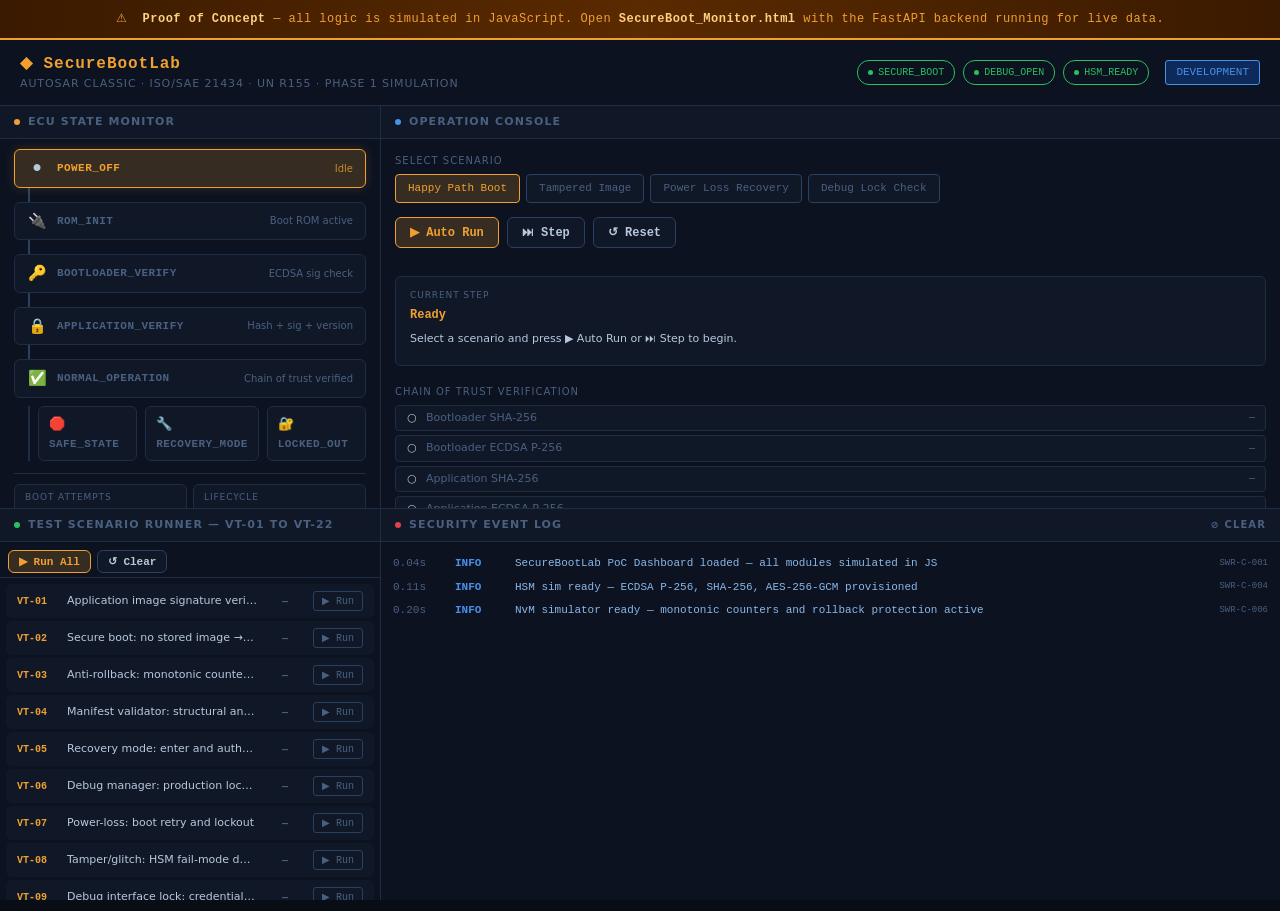
==== docs/index.html @ cc0d749a "Initial commit" ====
<!DOCTYPE html>
<html lang="en">
<head>
<meta charset="UTF-8">
<meta name="viewport" content="width=device-width, initial-scale=1.0">
<title>SecureBootLab — PoC Dashboard</title>
<style>
/* ── Reset & Base ── */
*, *::before, *::after { box-sizing: border-box; margin: 0; padding: 0; }

:root {
  --bg-root:    #080d16;
  --bg-panel:   #0c1220;
  --bg-panel2:  #101828;
  --bg-active:  #131e30;
  --border:     #1c2d44;
  --border-hi:  #2a4060;

  --text:       #b8c8dc;
  --text-dim:   #4a6080;
  --text-hi:    #e0ecff;

  --amber:      #f0a030;
  --amber-dim:  #7a5018;
  --amber-glow: rgba(240,160,48,0.18);
  --green:      #28c060;
  --green-dim:  #0e4020;
  --green-glow: rgba(40,192,96,0.18);
  --red:        #e04048;
  --red-dim:    #5a1018;
  --red-glow:   rgba(224,64,72,0.18);
  --blue:       #4890e8;
  --blue-dim:   #0e2a5a;
  --blue-glow:  rgba(72,144,232,0.15);

  --font-mono: 'Consolas', 'Cascadia Code', 'Fira Code', 'Courier New', monospace;
  --font-ui:   'Segoe UI', system-ui, -apple-system, sans-serif;
  --radius:    6px;
}

html, body {
  height: 100%;
  background: var(--bg-root);
  color: var(--text);
  font-family: var(--font-ui);
  font-size: 13px;
  line-height: 1.5;
  overflow-x: hidden;
}

/* ── PoC Banner ── */
.poc-banner {
  background: linear-gradient(90deg, #3a1a00, #5a2a00, #3a1a00);
  border-bottom: 2px solid var(--amber);
  padding: 10px 20px;
  text-align: center;
  font-family: var(--font-mono);
  font-size: 12px;
  color: var(--amber);
  letter-spacing: 0.04em;
}
.poc-banner strong { color: #ffd080; }
.poc-banner a { color: var(--amber); text-decoration: underline; cursor: pointer; }

/* ── App Header ── */
.app-header {
  display: flex;
  align-items: center;
  gap: 16px;
  padding: 12px 20px;
  background: var(--bg-panel);
  border-bottom: 1px solid var(--border);
}
.app-header .logo {
  font-family: var(--font-mono);
  font-size: 16px;
  font-weight: bold;
  color: var(--amber);
  letter-spacing: 0.06em;
}
.app-header .subtitle {
  font-size: 11px;
  color: var(--text-dim);
  letter-spacing: 0.08em;
  text-transform: uppercase;
}
.app-header .spacer { flex: 1; }
.lifecycle-badge {
  font-family: var(--font-mono);
  font-size: 11px;
  padding: 3px 10px;
  border-radius: 3px;
  border: 1px solid;
  cursor: pointer;
  transition: all 0.2s;
}
.lifecycle-badge.DEVELOPMENT {
  background: var(--blue-dim);
  color: var(--blue);
  border-color: var(--blue);
}
.lifecycle-badge.PRODUCTION {
  background: var(--red-dim);
  color: var(--red);
  border-color: var(--red);
}
.lifecycle-badge.EOL {
  background: var(--amber-dim);
  color: var(--amber);
  border-color: var(--amber);
}

/* ── Main Grid ── */
.main-grid {
  display: grid;
  grid-template-columns: 380px 1fr;
  grid-template-rows: 1fr 1fr;
  height: calc(100vh - 95px);
  gap: 1px;
  background: var(--border);
}

/* ── Panel Base ── */
.panel {
  background: var(--bg-panel);
  display: flex;
  flex-direction: column;
  overflow: hidden;
}
.panel-header {
  display: flex;
  align-items: center;
  gap: 8px;
  padding: 8px 14px;
  background: var(--bg-panel2);
  border-bottom: 1px solid var(--border);
  font-size: 11px;
  font-weight: 600;
  letter-spacing: 0.1em;
  text-transform: uppercase;
  color: var(--text-dim);
  flex-shrink: 0;
}
.panel-header .dot {
  width: 6px; height: 6px;
  border-radius: 50%;
  background: var(--amber);
  flex-shrink: 0;
}
.panel-header .dot.green { background: var(--green); }
.panel-header .dot.red { background: var(--red); }
.panel-header .dot.blue { background: var(--blue); }
.panel-body { flex: 1; overflow-y: auto; padding: 14px; }
.panel-body::-webkit-scrollbar { width: 6px; }
.panel-body::-webkit-scrollbar-track { background: transparent; }
.panel-body::-webkit-scrollbar-thumb { background: var(--border-hi); border-radius: 3px; }

/* ── Panel 1: ECU State Monitor ── */
#panel-ecu .panel-body {
  display: flex;
  flex-direction: column;
  gap: 0;
  padding: 10px 14px;
}

.state-flow {
  display: flex;
  flex-direction: column;
  align-items: flex-start;
  gap: 0;
}

.phase-row {
  display: flex;
  align-items: center;
  gap: 10px;
  width: 100%;
}

.phase-connector {
  display: flex;
  flex-direction: column;
  align-items: center;
  margin-left: 14px;
}
.phase-connector .line {
  width: 2px;
  height: 14px;
  background: var(--border-hi);
  transition: background 0.4s;
}
.phase-connector .line.active { background: var(--amber); }

.phase-node {
  position: relative;
  display: flex;
  align-items: center;
  gap: 10px;
  width: 100%;
  padding: 7px 12px;
  border-radius: var(--radius);
  border: 1px solid var(--border);
  background: var(--bg-panel2);
  cursor: default;
  transition: all 0.35s ease;
  flex-shrink: 0;
}
.phase-node .phase-icon {
  font-size: 15px;
  width: 20px;
  text-align: center;
  flex-shrink: 0;
}
.phase-node .phase-label {
  font-family: var(--font-mono);
  font-size: 11px;
  font-weight: 600;
  letter-spacing: 0.04em;
  color: var(--text-dim);
  transition: color 0.35s;
}
.phase-node .phase-desc {
  font-size: 10px;
  color: var(--text-dim);
  margin-left: auto;
  text-align: right;
  transition: color 0.35s;
}

/* Active state */
.phase-node.active {
  border-color: var(--amber);
  background: var(--amber-glow);
  box-shadow: 0 0 12px var(--amber-glow);
}
.phase-node.active .phase-label { color: var(--amber); }
.phase-node.active .phase-desc { color: var(--amber); opacity: 0.8; }

.phase-node.success {
  border-color: var(--green);
  background: var(--green-glow);
}
.phase-node.success .phase-label { color: var(--green); }

.phase-node.failure {
  border-color: var(--red);
  background: var(--red-glow);
  box-shadow: 0 0 10px var(--red-glow);
}
.phase-node.failure .phase-label { color: var(--red); }

/* Side paths container */
.side-paths {
  display: flex;
  gap: 8px;
  margin-top: 8px;
  padding-left: 8px;
  border-left: 2px solid var(--border);
  margin-left: 14px;
}
.side-path-node {
  flex: 1;
  padding: 7px 10px;
  border-radius: var(--radius);
  border: 1px solid var(--border);
  background: var(--bg-panel2);
  transition: all 0.35s;
}
.side-path-node .phase-label {
  font-family: var(--font-mono);
  font-size: 11px;
  font-weight: 600;
  letter-spacing: 0.04em;
  color: var(--text-dim);
  transition: color 0.35s;
}
.side-path-node .phase-icon { font-size: 13px; display: inline-block; margin-right: 6px; }
.side-path-node.active { border-color: var(--red); background: var(--red-glow); }
.side-path-node.active .phase-label { color: var(--red); }
.side-path-node.locked { border-color: var(--amber); background: var(--amber-glow); }
.side-path-node.locked .phase-label { color: var(--amber); }

/* ECU properties strip */
.ecu-props {
  display: grid;
  grid-template-columns: 1fr 1fr;
  gap: 6px;
  margin-top: 12px;
  padding-top: 10px;
  border-top: 1px solid var(--border);
}
.ecu-prop {
  background: var(--bg-panel2);
  border: 1px solid var(--border);
  border-radius: var(--radius);
  padding: 6px 10px;
}
.ecu-prop .prop-key {
  font-size: 9px;
  text-transform: uppercase;
  letter-spacing: 0.1em;
  color: var(--text-dim);
  margin-bottom: 2px;
}
.ecu-prop .prop-val {
  font-family: var(--font-mono);
  font-size: 11px;
  font-weight: 600;
  color: var(--text-hi);
  transition: color 0.3s;
}
.ecu-prop .prop-val.green { color: var(--green); }
.ecu-prop .prop-val.red { color: var(--red); }
.ecu-prop .prop-val.amber { color: var(--amber); }

/* ── Panel 2: Operation Console ── */
#panel-console .panel-body {
  display: flex;
  flex-direction: column;
  gap: 14px;
}

.scenario-selector {
  display: flex;
  flex-direction: column;
  gap: 6px;
}
.scenario-selector label {
  font-size: 10px;
  text-transform: uppercase;
  letter-spacing: 0.1em;
  color: var(--text-dim);
}
.scenario-tabs {
  display: flex;
  flex-wrap: wrap;
  gap: 6px;
}
.scenario-tab {
  padding: 5px 12px;
  border-radius: 4px;
  border: 1px solid var(--border-hi);
  background: var(--bg-panel2);
  color: var(--text-dim);
  font-family: var(--font-mono);
  font-size: 11px;
  cursor: pointer;
  transition: all 0.2s;
}
.scenario-tab:hover { border-color: var(--amber); color: var(--amber); }
.scenario-tab.active { border-color: var(--amber); background: var(--amber-glow); color: var(--amber); }

.console-controls {
  display: flex;
  gap: 8px;
  align-items: center;
}
.btn {
  display: inline-flex;
  align-items: center;
  gap: 6px;
  padding: 7px 14px;
  border-radius: var(--radius);
  border: 1px solid;
  font-family: var(--font-mono);
  font-size: 12px;
  font-weight: 600;
  cursor: pointer;
  transition: all 0.2s;
  white-space: nowrap;
}
.btn:disabled { opacity: 0.35; cursor: not-allowed; }
.btn-primary {
  background: var(--amber-glow);
  border-color: var(--amber);
  color: var(--amber);
}
.btn-primary:hover:not(:disabled) { background: rgba(240,160,48,0.32); box-shadow: 0 0 10px var(--amber-glow); }
.btn-secondary {
  background: var(--bg-panel2);
  border-color: var(--border-hi);
  color: var(--text);
}
.btn-secondary:hover:not(:disabled) { border-color: var(--text); color: var(--text-hi); }
.btn-green {
  background: var(--green-glow);
  border-color: var(--green);
  color: var(--green);
}
.btn-green:hover:not(:disabled) { background: rgba(40,192,96,0.32); }
.btn-red {
  background: var(--red-glow);
  border-color: var(--red);
  color: var(--red);
}

.progress-bar-wrap {
  height: 3px;
  background: var(--border);
  border-radius: 2px;
  overflow: hidden;
}
.progress-bar {
  height: 100%;
  background: var(--amber);
  width: 0%;
  transition: width 0.4s ease;
}

.step-display {
  background: var(--bg-panel2);
  border: 1px solid var(--border);
  border-radius: var(--radius);
  padding: 12px 14px;
  min-height: 90px;
}
.step-display .step-num {
  font-size: 9px;
  text-transform: uppercase;
  letter-spacing: 0.1em;
  color: var(--text-dim);
  margin-bottom: 4px;
}
.step-display .step-title {
  font-family: var(--font-mono);
  font-size: 12px;
  color: var(--amber);
  margin-bottom: 6px;
  font-weight: 600;
}
.step-display .step-detail {
  font-size: 11px;
  color: var(--text);
  line-height: 1.6;
}

.result-badge {
  display: inline-flex;
  align-items: center;
  gap: 6px;
  padding: 5px 12px;
  border-radius: var(--radius);
  border: 1px solid;
  font-family: var(--font-mono);
  font-size: 12px;
  font-weight: 700;
  letter-spacing: 0.06em;
}
.result-badge.PASS { background: var(--green-glow); border-color: var(--green); color: var(--green); }
.result-badge.FAIL { background: var(--red-glow); border-color: var(--red); color: var(--red); }
.result-badge.RUNNING { background: var(--amber-glow); border-color: var(--amber); color: var(--amber); }

/* Security properties row */
.security-props {
  display: flex;
  gap: 8px;
  flex-wrap: wrap;
}
.sec-chip {
  display: flex;
  align-items: center;
  gap: 5px;
  padding: 4px 10px;
  border-radius: 12px;
  border: 1px solid var(--border);
  font-family: var(--font-mono);
  font-size: 10px;
  transition: all 0.3s;
}
.sec-chip .chip-dot { width: 5px; height: 5px; border-radius: 50%; flex-shrink: 0; }
.sec-chip.on { border-color: var(--green); color: var(--green); }
.sec-chip.on .chip-dot { background: var(--green); }
.sec-chip.off { border-color: var(--red); color: var(--red); }
.sec-chip.off .chip-dot { background: var(--red); }
.sec-chip.warn { border-color: var(--amber); color: var(--amber); }
.sec-chip.warn .chip-dot { background: var(--amber); }

/* ── Panel 3: Test Scenario Runner ── */
#panel-vtc .panel-body { padding: 8px; }

.vtc-list {
  display: flex;
  flex-direction: column;
  gap: 3px;
}
.vtc-row {
  display: flex;
  align-items: center;
  gap: 8px;
  padding: 6px 10px;
  border-radius: var(--radius);
  border: 1px solid transparent;
  background: var(--bg-panel2);
  transition: all 0.2s;
}
.vtc-row:hover { border-color: var(--border-hi); }
.vtc-row.running { border-color: var(--amber); background: var(--amber-glow); }
.vtc-row.pass { border-color: var(--green); background: var(--green-glow); }
.vtc-row.fail { border-color: var(--red); background: var(--red-glow); }
.vtc-row.skip { opacity: 0.55; }

.vtc-id {
  font-family: var(--font-mono);
  font-size: 10px;
  font-weight: 700;
  color: var(--amber);
  width: 42px;
  flex-shrink: 0;
}
.vtc-desc {
  font-size: 11px;
  color: var(--text);
  flex: 1;
  white-space: nowrap;
  overflow: hidden;
  text-overflow: ellipsis;
}
.vtc-status {
  font-family: var(--font-mono);
  font-size: 10px;
  font-weight: 700;
  width: 40px;
  text-align: center;
  flex-shrink: 0;
}
.vtc-status.pass { color: var(--green); }
.vtc-status.fail { color: var(--red); }
.vtc-status.skip { color: var(--text-dim); }
.vtc-status.running { color: var(--amber); }
.vtc-status.pending { color: var(--text-dim); }

.vtc-run-btn {
  padding: 3px 8px;
  border-radius: 3px;
  border: 1px solid var(--border-hi);
  background: transparent;
  color: var(--text-dim);
  font-family: var(--font-mono);
  font-size: 10px;
  cursor: pointer;
  transition: all 0.15s;
  flex-shrink: 0;
}
.vtc-run-btn:hover { border-color: var(--amber); color: var(--amber); }
.vtc-run-btn:disabled { opacity: 0.3; cursor: not-allowed; }

.vtc-toolbar {
  display: flex;
  gap: 6px;
  padding: 8px 8px 4px;
  border-bottom: 1px solid var(--border);
  flex-shrink: 0;
}

/* ── Panel 4: Event Log ── */
#panel-log .panel-body { padding: 0; }
.event-log {
  font-family: var(--font-mono);
  font-size: 11px;
  line-height: 1.7;
  padding: 10px 12px;
  display: flex;
  flex-direction: column;
  gap: 1px;
}
.log-entry {
  display: flex;
  gap: 8px;
  padding: 2px 0;
  border-radius: 2px;
  animation: logSlideIn 0.25s ease;
}
@keyframes logSlideIn {
  from { opacity: 0; transform: translateX(-8px); }
  to   { opacity: 1; transform: translateX(0); }
}
.log-ts   { color: var(--text-dim); flex-shrink: 0; width: 54px; }
.log-sev  { flex-shrink: 0; width: 52px; font-weight: 700; }
.log-sev.INFO     { color: var(--blue); }
.log-sev.WARNING  { color: var(--amber); }
.log-sev.CRITICAL { color: var(--red); }
.log-sev.TAMPER   { color: var(--red); }
.log-msg  { color: var(--text); flex: 1; }
.log-msg.INFO     { color: #8ab8e8; }
.log-msg.WARNING  { color: #e8c880; }
.log-msg.CRITICAL { color: #e07880; }
.log-msg.TAMPER   { color: #ff6060; font-weight: 600; }
.log-swr  { color: var(--text-dim); flex-shrink: 0; font-size: 9px; align-self: center; }

.log-divider {
  height: 1px;
  background: var(--border);
  margin: 4px 0;
}
</style>
</head>
<body>

<!-- PoC Banner -->
<div class="poc-banner">
  ⚠ &nbsp;<strong>Proof of Concept</strong> — all logic is simulated in JavaScript.
  Open <strong>SecureBoot_Monitor.html</strong> with the FastAPI backend running for live data.
</div>

<!-- Header -->
<header class="app-header">
  <div>
    <div class="logo">◆ SecureBootLab</div>
    <div class="subtitle">AUTOSAR Classic · ISO/SAE 21434 · UN R155 · Phase 1 Simulation</div>
  </div>
  <div class="spacer"></div>
  <div class="security-props" id="sec-chips">
    <div class="sec-chip on" id="chip-sb"><span class="chip-dot"></span>SECURE_BOOT</div>
    <div class="sec-chip off" id="chip-dbg"><span class="chip-dot"></span>DEBUG_OPEN</div>
    <div class="sec-chip on" id="chip-hsm"><span class="chip-dot"></span>HSM_READY</div>
  </div>
  <div class="lifecycle-badge DEVELOPMENT" id="lifecycle-badge" onclick="cycleLifecycle()">DEVELOPMENT</div>
</header>

<!-- Main 4-panel grid -->
<div class="main-grid">

  <!-- Panel 1: ECU State Monitor -->
  <section class="panel" id="panel-ecu">
    <div class="panel-header">
      <span class="dot amber"></span>ECU State Monitor
    </div>
    <div class="panel-body">
      <div class="state-flow" id="state-flow">

        <div class="phase-row">
          <div class="phase-node" id="phase-POWER_OFF">
            <span class="phase-icon">⚫</span>
            <span class="phase-label">POWER_OFF</span>
            <span class="phase-desc">Idle</span>
          </div>
        </div>
        <div class="phase-connector"><div class="line" id="line-1"></div></div>

        <div class="phase-row">
          <div class="phase-node" id="phase-ROM_INIT">
            <span class="phase-icon">🔌</span>
            <span class="phase-label">ROM_INIT</span>
            <span class="phase-desc">Boot ROM active</span>
          </div>
        </div>
        <div class="phase-connector"><div class="line" id="line-2"></div></div>

        <div class="phase-row">
          <div class="phase-node" id="phase-BOOTLOADER_VERIFY">
            <span class="phase-icon">🔑</span>
            <span class="phase-label">BOOTLOADER_VERIFY</span>
            <span class="phase-desc">ECDSA sig check</span>
          </div>
        </div>
        <div class="phase-connector"><div class="line" id="line-3"></div></div>

        <div class="phase-row">
          <div class="phase-node" id="phase-APPLICATION_VERIFY">
            <span class="phase-icon">🔒</span>
            <span class="phase-label">APPLICATION_VERIFY</span>
            <span class="phase-desc">Hash + sig + version</span>
          </div>
        </div>
        <div class="phase-connector"><div class="line" id="line-4"></div></div>

        <div class="phase-row">
          <div class="phase-node" id="phase-NORMAL_OPERATION">
            <span class="phase-icon">✅</span>
            <span class="phase-label">NORMAL_OPERATION</span>
            <span class="phase-desc">Chain of trust verified</span>
          </div>
        </div>

        <div class="side-paths" style="margin-top:8px;">
          <div class="side-path-node" id="phase-SAFE_STATE">
            <span class="phase-icon">🛑</span>
            <span class="phase-label">SAFE_STATE</span>
          </div>
          <div class="side-path-node" id="phase-RECOVERY_MODE">
            <span class="phase-icon">🔧</span>
            <span class="phase-label">RECOVERY_MODE</span>
          </div>
          <div class="side-path-node" id="phase-LOCKED_OUT">
            <span class="phase-icon">🔐</span>
            <span class="phase-label">LOCKED_OUT</span>
          </div>
        </div>
      </div>

      <div class="ecu-props">
        <div class="ecu-prop">
          <div class="prop-key">Boot Attempts</div>
          <div class="prop-val" id="prop-attempts">0</div>
        </div>
        <div class="ecu-prop">
          <div class="prop-key">Lifecycle</div>
          <div class="prop-val amber" id="prop-lifecycle">DEVELOPMENT</div>
        </div>
        <div class="ecu-prop">
          <div class="prop-key">Secure Boot</div>
          <div class="prop-val green" id="prop-sb">ENABLED</div>
        </div>
        <div class="ecu-prop">
          <div class="prop-key">Debug Interface</div>
          <div class="prop-val green" id="prop-dbg">OPEN</div>
        </div>
      </div>
    </div>
  </section>

  <!-- Panel 2: Operation Console -->
  <section class="panel" id="panel-console">
    <div class="panel-header">
      <span class="dot blue"></span>Operation Console
    </div>
    <div class="panel-body">

      <div class="scenario-selector">
        <label>Select Scenario</label>
        <div class="scenario-tabs" id="scenario-tabs">
          <div class="scenario-tab active" data-scenario="happy-path" onclick="selectScenario('happy-path')">Happy Path Boot</div>
          <div class="scenario-tab" data-scenario="tampered" onclick="selectScenario('tampered')">Tampered Image</div>
          <div class="scenario-tab" data-scenario="power-loss" onclick="selectScenario('power-loss')">Power Loss Recovery</div>
          <div class="scenario-tab" data-scenario="debug-lock" onclick="selectScenario('debug-lock')">Debug Lock Check</div>
        </div>
      </div>

      <div class="console-controls">
        <button class="btn btn-primary" id="btn-autorun" onclick="autoRun()">▶ Auto Run</button>
        <button class="btn btn-secondary" id="btn-step" onclick="stepForward()">⏭ Step</button>
        <button class="btn btn-secondary" onclick="resetScenario()">↺ Reset</button>
        <div style="flex:1"></div>
        <div id="console-result"></div>
      </div>

      <div class="progress-bar-wrap">
        <div class="progress-bar" id="progress-bar"></div>
      </div>

      <div class="step-display" id="step-display">
        <div class="step-num">Current Step</div>
        <div class="step-title" id="step-title">Ready</div>
        <div class="step-detail" id="step-detail">Select a scenario and press ▶ Auto Run or ⏭ Step to begin.</div>
      </div>

      <div style="margin-top:4px;">
        <div style="font-size:10px;text-transform:uppercase;letter-spacing:.1em;color:var(--text-dim);margin-bottom:6px;">Chain of Trust Verification</div>
        <div id="cot-steps" style="display:flex;flex-direction:column;gap:4px;"></div>
      </div>

    </div>
  </section>

  <!-- Panel 3: Test Scenario Runner -->
  <section class="panel" id="panel-vtc">
    <div class="panel-header">
      <span class="dot green"></span>Test Scenario Runner — VT-01 to VT-22
    </div>
    <div class="vtc-toolbar">
      <button class="btn btn-primary" style="padding:4px 10px;font-size:11px;" onclick="runAllVTCs()">▶ Run All</button>
      <button class="btn btn-secondary" style="padding:4px 10px;font-size:11px;" onclick="clearAllVTCStatus()">↺ Clear</button>
    </div>
    <div class="panel-body" style="padding:6px;">
      <div class="vtc-list" id="vtc-list"></div>
    </div>
  </section>

  <!-- Panel 4: Event Log -->
  <section class="panel" id="panel-log">
    <div class="panel-header">
      <span class="dot red"></span>Security Event Log
      <div style="flex:1"></div>
      <span style="cursor:pointer;color:var(--text-dim);font-size:10px;" onclick="clearLog()">⊘ Clear</span>
    </div>
    <div class="panel-body" style="padding:0;">
      <div class="event-log" id="event-log"></div>
    </div>
  </section>

</div>

<script>
// ============================================================
// ECU State Machine (JavaScript simulation)
// ============================================================
const BootPhase = {
  POWER_OFF:          'POWER_OFF',
  ROM_INIT:           'ROM_INIT',
  BOOTLOADER_VERIFY:  'BOOTLOADER_VERIFY',
  APPLICATION_VERIFY: 'APPLICATION_VERIFY',
  NORMAL_OPERATION:   'NORMAL_OPERATION',
  SAFE_STATE:         'SAFE_STATE',
  RECOVERY_MODE:      'RECOVERY_MODE',
  LOCKED_OUT:         'LOCKED_OUT',
};

const state = {
  bootPhase:          BootPhase.POWER_OFF,
  lifecycle:          'DEVELOPMENT',
  secureBootEnabled:  true,
  debugLocked:        false,
  bootAttemptCount:   0,
  lastFailureReason:  null,
  attestationHash:    null,
};

let _logTs = 0;
function nextTs() { _logTs += Math.floor(Math.random()*80 + 30); return _logTs; }

// ============================================================
// Render helpers
// ============================================================
function setPhase(phase, mode) {
  // mode: 'active' | 'success' | 'failure' | ''
  const mainPhases = ['POWER_OFF','ROM_INIT','BOOTLOADER_VERIFY','APPLICATION_VERIFY','NORMAL_OPERATION'];
  const sidePhases = ['SAFE_STATE','RECOVERY_MODE','LOCKED_OUT'];

  mainPhases.forEach(p => {
    const el = document.getElementById('phase-' + p);
    el.className = 'phase-node' + (p === phase ? (' ' + (mode||'active')) : '');
  });
  sidePhases.forEach(p => {
    const el = document.getElementById('phase-' + p);
    if (!el) return;
    el.className = 'side-path-node';
    if (p === phase) {
      if (p === 'LOCKED_OUT') el.classList.add('locked');
      else el.classList.add('active');
    }
  });

  // Highlight connector lines up to current phase
  const order = mainPhases;
  const idx = order.indexOf(phase);
  for (let i = 1; i <= 4; i++) {
    const line = document.getElementById('line-' + i);
    if (!line) continue;
    line.className = 'line' + (i <= idx ? ' active' : '');
  }

  state.bootPhase = phase;
  updateECUProps();
}

function updateECUProps() {
  document.getElementById('prop-attempts').textContent = state.bootAttemptCount;
  const lc = document.getElementById('prop-lifecycle');
  lc.textContent = state.lifecycle;
  lc.className = 'prop-val ' + (state.lifecycle === 'DEVELOPMENT' ? 'amber' : state.lifecycle === 'PRODUCTION' ? 'red' : 'amber');
  const sb = document.getElementById('prop-sb');
  sb.textContent = state.secureBootEnabled ? 'ENABLED' : 'DISABLED';
  sb.className = 'prop-val ' + (state.secureBootEnabled ? 'green' : 'red');
  const dbg = document.getElementById('prop-dbg');
  dbg.textContent = state.debugLocked ? 'LOCKED' : 'OPEN';
  dbg.className = 'prop-val ' + (state.debugLocked ? 'red' : 'green');

  // Security chips
  updateChip('chip-sb',  state.secureBootEnabled, 'SECURE_BOOT');
  updateChip('chip-dbg', !state.debugLocked,       'DEBUG_OPEN', 'DEBUG_LOCKED');
}

function updateChip(id, on, labelOn, labelOff) {
  const el = document.getElementById(id);
  if (!el) return;
  const dot = el.querySelector('.chip-dot');
  const textNode = [...el.childNodes].find(n => n.nodeType === 3);
  if (on) { el.className = 'sec-chip on'; if(textNode) textNode.textContent = labelOn; }
  else     { el.className = 'sec-chip off'; if(textNode) textNode.textContent = (labelOff||labelOn); }
}

function updateLifecycleBadge() {
  const badge = document.getElementById('lifecycle-badge');
  badge.textContent = state.lifecycle;
  badge.className = 'lifecycle-badge ' + state.lifecycle;
  document.getElementById('prop-lifecycle').textContent = state.lifecycle;
  if (state.lifecycle === 'PRODUCTION') {
    state.debugLocked = true;
  } else {
    state.debugLocked = false;
  }
  updateECUProps();
}

function cycleLifecycle() {
  const lcs = ['DEVELOPMENT','PRODUCTION','EOL'];
  state.lifecycle = lcs[(lcs.indexOf(state.lifecycle) + 1) % lcs.length];
  updateLifecycleBadge();
  logEvent('LIFECYCLE_CHANGED', 'INFO', 'Lifecycle changed to ' + state.lifecycle, 'SWR-C-011');
}

// ============================================================
// Event Log
// ============================================================
function clearLog() {
  document.getElementById('event-log').innerHTML = '';
  _logTs = 0;
}

function logEvent(evtId, severity, message, swrRef) {
  const log = document.getElementById('event-log');
  const ms = nextTs();
  const ts = (ms / 1000).toFixed(2) + 's';
  const entry = document.createElement('div');
  entry.className = 'log-entry';
  entry.innerHTML =
    `<span class="log-ts">${ts}</span>` +
    `<span class="log-sev ${severity}">${severity}</span>` +
    `<span class="log-msg ${severity}">${message}</span>` +
    `<span class="log-swr">${swrRef || ''}</span>`;
  log.appendChild(entry);

  // Add divider for CRITICAL
  if (severity === 'CRITICAL' || severity === 'TAMPER') {
    const div = document.createElement('div');
    div.className = 'log-divider';
    log.appendChild(div);
  }
  log.scrollTop = log.scrollHeight;
}

// ============================================================
// Chain of Trust visualizer
// ============================================================
const COT_STEPS = [
  { id:'cot-bl-hash',  label:'Bootloader SHA-256' },
  { id:'cot-bl-sig',   label:'Bootloader ECDSA P-256' },
  { id:'cot-app-hash', label:'Application SHA-256' },
  { id:'cot-app-sig',  label:'Application ECDSA P-256' },
  { id:'cot-ver',      label:'Anti-rollback Counter' },
  { id:'cot-att',      label:'Attestation Measurement' },
];

function initCOTSteps() {
  const container = document.getElementById('cot-steps');
  container.innerHTML = '';
  COT_STEPS.forEach(s => {
    const row = document.createElement('div');
    row.id = s.id;
    row.style.cssText = 'display:flex;align-items:center;gap:8px;padding:4px 10px;border-radius:4px;border:1px solid var(--border);background:var(--bg-panel2);transition:all .35s;';
    row.innerHTML = `<span style="width:12px;text-align:center;font-size:11px;">○</span><span style="font-size:11px;color:var(--text-dim);">${s.label}</span><span style="margin-left:auto;font-family:var(--font-mono);font-size:10px;color:var(--text-dim);">—</span>`;
    container.appendChild(row);
  });
}

function setCOTStep(id, status, value) {
  const el = document.getElementById(id);
  if (!el) return;
  const icon = el.querySelector('span:first-child');
  const text = el.querySelector('span:last-child');
  if (status === 'ok') {
    el.style.borderColor = 'var(--green)';
    el.style.background = 'var(--green-glow)';
    icon.textContent = '✓';
    icon.style.color = 'var(--green)';
    if (text) { text.textContent = value || 'OK'; text.style.color = 'var(--green)'; }
  } else if (status === 'fail') {
    el.style.borderColor = 'var(--red)';
    el.style.background = 'var(--red-glow)';
    icon.textContent = '✗';
    icon.style.color = 'var(--red)';
    if (text) { text.textContent = value || 'FAILED'; text.style.color = 'var(--red)'; }
  } else if (status === 'running') {
    el.style.borderColor = 'var(--amber)';
    el.style.background = 'var(--amber-glow)';
    icon.textContent = '◌';
    icon.style.color = 'var(--amber)';
    if (text) { text.textContent = value || '...'; text.style.color = 'var(--amber)'; }
  }
}

function resetCOTSteps() {
  COT_STEPS.forEach(s => {
    const el = document.getElementById(s.id);
    if (!el) return;
    const icon = el.querySelector('span:first-child');
    const text = el.querySelector('span:last-child');
    el.style.borderColor = 'var(--border)';
    el.style.background = 'var(--bg-panel2)';
    icon.textContent = '○'; icon.style.color = 'var(--text-dim)';
    if (text) { text.textContent = '—'; text.style.color = 'var(--text-dim)'; }
  });
}

// ============================================================
// Scenarios
// ============================================================
const SCENARIOS = {
  'happy-path': {
    name: 'Happy Path Boot',
    steps: [
      {
        title: 'Power On — Boot ROM Initialised',
        detail: 'ECU powers up. Boot ROM at address 0x00000000 begins executing.\nBoot attempt counter incremented. ROM is immutable — no modification possible.',
        action: () => {
          state.bootAttemptCount++;
          setPhase(BootPhase.ROM_INIT, 'active');
          logEvent('BOOT_SEQUENCE_STARTED', 'INFO', 'Boot sequence started — Boot ROM active', 'SWR-C-001');
          logEvent('BOOT_COUNTER_INC', 'INFO', 'Boot attempt counter: ' + state.bootAttemptCount, 'SWR-C-012');
        }
      },
      {
        title: 'Bootloader Hash — SHA-256 computed',
        detail: 'CryptoProvider → CSM → CryIf → HSM.\nSHA-256 digest of bootloader image computed: a7f3...c2d1.',
        action: () => {
          setPhase(BootPhase.BOOTLOADER_VERIFY, 'active');
          setCOTStep('cot-bl-hash', 'running', 'Computing...');
          logEvent('BL_HASH_COMPUTE', 'INFO', 'SHA-256 hash of bootloader: a7f3d2...c2d1', 'SWR-C-003');
        }
      },
      {
        title: 'Bootloader Signature — ECDSA P-256 verified',
        detail: 'Signature verified against OEM signing key (oem_signing_key) stored in HSM.\nKey material never leaves hsm.py boundary.',
        action: () => {
          setCOTStep('cot-bl-hash', 'ok', 'a7f3...c2d1');
          setCOTStep('cot-bl-sig', 'running', 'Verifying...');
          logEvent('BL_SIG_VERIFY', 'INFO', 'ECDSA P-256 signature valid — oem_signing_key', 'SWR-C-005');
        }
      },
      {
        title: 'Bootloader Accepted — Version v2 > counter 0',
        detail: 'Anti-rollback: version=2, NvM rollback counter=0. 2 > 0 → accepted.\nBootloader trusted. Handoff to Application layer.',
        action: () => {
          setCOTStep('cot-bl-sig', 'ok', 'VALID');
          setCOTStep('cot-ver', 'running', 'v2 > 0?');
          logEvent('BL_VERSION_OK', 'INFO', 'Bootloader version v2 > counter 0 — accepted', 'SWR-C-006');
          setCOTStep('cot-ver', 'ok', 'v2 > 0 ✓');
        }
      },
      {
        title: 'Application Hash + Signature — verified',
        detail: 'Application image hash (SHA-256) computed and ECDSA P-256 signature verified.\nManifest fields: image_hash, signature, version, not_after all validated.',
        action: () => {
          setPhase(BootPhase.APPLICATION_VERIFY, 'active');
          setCOTStep('cot-app-hash', 'running', 'Computing...');
          logEvent('APP_HASH_COMPUTE', 'INFO', 'SHA-256 hash of application: b8e1...f4a2', 'SWR-C-003');
          setCOTStep('cot-app-hash', 'ok', 'b8e1...f4a2');
          setCOTStep('cot-app-sig', 'running', 'Verifying...');
          logEvent('APP_SIG_VERIFY', 'INFO', 'ECDSA P-256 signature valid — chain of trust intact', 'SWR-C-005');
          setCOTStep('cot-app-sig', 'ok', 'VALID');
        }
      },
      {
        title: 'Attestation Measurement recorded',
        detail: 'AttestationService records SHA-256 digest in NvM attestation log.\nMeasured boot evidence available for remote attestation backend.',
        action: () => {
          setCOTStep('cot-att', 'running', 'Measuring...');
          logEvent('MEASURED_APPLICATION', 'INFO', 'Attestation hash recorded: b8e1...f4a2', 'SR-019');
          setCOTStep('cot-att', 'ok', 'b8e1...f4a2');
        }
      },
      {
        title: '✅ NORMAL_OPERATION — Secure Boot Complete',
        detail: 'Full chain of trust verified:\n  • Boot ROM ✓ → Bootloader ✓ → Application ✓\nECU now running authenticated firmware.',
        action: () => {
          setPhase(BootPhase.NORMAL_OPERATION, 'success');
          logEvent('APPLICATION_VERIFIED_BOOT_COMPLETE', 'INFO', 'Chain of trust verified — NORMAL_OPERATION', 'SWR-C-008');
          showResult('PASS');
        }
      }
    ]
  },

  'tampered': {
    name: 'Tampered Application Image',
    steps: [
      {
        title: 'Power On — Boot ROM Initialised',
        detail: 'ECU powers up. Boot ROM begins executing. Boot counter incremented.',
        action: () => {
          state.bootAttemptCount++;
          setPhase(BootPhase.ROM_INIT, 'active');
          logEvent('BOOT_SEQUENCE_STARTED', 'INFO', 'Boot sequence started', 'SWR-C-001');
        }
      },
      {
        title: 'Bootloader passes verification',
        detail: 'Bootloader hash and ECDSA signature both valid.\nBootloader trusted — continuing to application stage.',
        action: () => {
          setPhase(BootPhase.BOOTLOADER_VERIFY, 'active');
          setCOTStep('cot-bl-hash', 'ok', 'a7f3...c2d1');
          setCOTStep('cot-bl-sig',  'ok', 'VALID');
          setCOTStep('cot-ver',     'ok', 'v2 > 0 ✓');
          logEvent('BL_VERIFIED', 'INFO', 'Bootloader signature valid', 'SWR-C-005');
        }
      },
      {
        title: 'Application image TAMPERED — last 4 bytes modified',
        detail: 'Attacker modified bytes [end-4 .. end] of application image.\nOriginal signature is now INVALID for tampered payload.\n\nModified: 0x41 0x50 0x50 0x00 → 0xDE 0xAD 0xBE 0xEF',
        action: () => {
          setPhase(BootPhase.APPLICATION_VERIFY, 'active');
          setCOTStep('cot-app-hash', 'running', 'Computing...');
          logEvent('APP_HASH_MISMATCH', 'CRITICAL', 'Application hash MISMATCH — image tampered', 'SWR-C-003');
          setCOTStep('cot-app-hash', 'fail', 'MISMATCH');
          setCOTStep('cot-app-sig',  'fail', 'INVALID');
          logEvent('APP_SIG_INVALID', 'CRITICAL', 'ECDSA signature INVALID — verification failed', 'SWR-C-005');
        }
      },
      {
        title: '🛑 SAFE_STATE — Boot halted on tampered image',
        detail: 'SecureBootManager transitions ECU to SAFE_STATE.\nCritical DEM event logged. NvM last_security_event updated.\nECU will not execute unauthenticated code.',
        action: () => {
          setPhase(BootPhase.SAFE_STATE, 'failure');
          state.lastFailureReason = 'app_sig_invalid';
          logEvent('TAMPER_SIGNATURE', 'CRITICAL', '⚠ TAMPER DETECTED — application image rejected, SAFE_STATE entered', 'SWR-C-015');
          showResult('FAIL');
        }
      },
      {
        title: '🔧 Recovery Mode — awaiting authenticated image',
        detail: 'RecoveryManager.enter_recovery_mode() called.\nECU awaits OEM-signed recovery image via execute_recovery_flash().\nOnly images signed with oem_signing_key are accepted.',
        action: () => {
          setPhase(BootPhase.RECOVERY_MODE, 'active');
          logEvent('RECOVERY_MODE_ENTERED', 'WARNING', 'Recovery mode entered — awaiting OEM-signed image', 'SWR-C-009');
          showResult('FAIL');
        }
      }
    ]
  },

  'power-loss': {
    name: 'Power Loss Recovery',
    steps: [
      {
        title: 'Power loss detected — boot counter read from NvM',
        detail: 'Power was interrupted during previous boot sequence.\nSecureBootManager.handle_interruption() called.\nNvM boot_counter = 2 (max = 3).',
        action: () => {
          setPhase(BootPhase.ROM_INIT, 'active');
          logEvent('BOOT_INTERRUPTED', 'WARNING', 'Boot interrupted — counter: 2, max: 3', 'SWR-C-012');
        }
      },
      {
        title: 'Counter below threshold — retry allowed',
        detail: '2 ≤ MAX_BOOT_RETRY_ATTEMPTS (3) → retry allowed.\nECU transitions back to ROM_INIT for clean retry.',
        action: () => {
          logEvent('BOOT_RETRY', 'WARNING', 'Boot retry authorised — counter 2/3', 'SWR-C-012');
          logEvent('BOOT_SEQUENCE_STARTED', 'INFO', 'Clean retry from ROM_INIT', 'SWR-C-001');
        }
      },
      {
        title: 'UpdateManager — rollback to known-good image',
        detail: 'Pending update was not activated atomically.\nUpdateManager.rollback_update() restores previous_application_image → active_application_image.',
        action: () => {
          logEvent('UPDATE_ROLLED_BACK', 'WARNING', 'Atomic rollback — previous known-good image restored', 'SR-010');
        }
      },
      {
        title: 'Retry boot — application signature valid',
        detail: 'Retrying with restored known-good image.\nAll signature and version checks pass on second attempt.',
        action: () => {
          state.bootAttemptCount = 2;
          setPhase(BootPhase.BOOTLOADER_VERIFY, 'active');
          setCOTStep('cot-bl-hash', 'ok', 'a7f3...c2d1');
          setCOTStep('cot-bl-sig',  'ok', 'VALID');
          setPhase(BootPhase.APPLICATION_VERIFY, 'active');
          setCOTStep('cot-app-hash', 'ok', 'b8e1...f4a2');
          setCOTStep('cot-app-sig',  'ok', 'VALID');
          setCOTStep('cot-ver',      'ok', 'v1 > 0 ✓');
          setCOTStep('cot-att',      'ok', 'b8e1...f4a2');
          logEvent('APP_VERIFIED_RETRY', 'INFO', 'Application verified on retry — boot continues', 'SWR-C-005');
        }
      },
      {
        title: '✅ NORMAL_OPERATION — Boot successful after power-loss retry',
        detail: 'ECU successfully recovered from power-loss interruption.\nBoot counter reset. Rollback protection preserved integrity.',
        action: () => {
          setPhase(BootPhase.NORMAL_OPERATION, 'success');
          logEvent('BOOT_COMPLETE', 'INFO', 'Normal operation restored after power-loss recovery', 'SWR-C-012');
          showResult('PASS');
        }
      }
    ]
  },

  'debug-lock': {
    name: 'Debug Lock Check',
    steps: [
      {
        title: 'Startup — DebugManager checks lifecycle',
        detail: 'DebugManager.check_debug_lock_on_startup() reads lifecycle from ECU state.\nCurrent lifecycle: DEVELOPMENT → debug interface OPEN.',
        action: () => {
          setPhase(BootPhase.ROM_INIT, 'active');
          logEvent('DEBUG_LOCK_CHECKED', 'INFO', 'Lifecycle: DEVELOPMENT — debug interface open', 'SWR-C-011');
        }
      },
      {
        title: 'Transition to PRODUCTION lifecycle',
        detail: 'ECU lifecycle upgraded to PRODUCTION (models hardware fuse write).\nDebug interface automatically LOCKED per policy.',
        action: () => {
          state.lifecycle = 'PRODUCTION';
          state.debugLocked = true;
          updateLifecycleBadge();
          logEvent('LIFECYCLE_TRANSITION', 'WARNING', 'Lifecycle → PRODUCTION: debug interface locked', 'SWR-C-011');
        }
      },
      {
        title: 'Attempt 1 — invalid debug credential rejected',
        detail: 'DebugManager.gate_debug_access(b"\\x00"*72) called.\nInvalid ECDSA credential — HSM verification fails.\nAccess DENIED. Critical event logged.',
        action: () => {
          logEvent('DEBUG_ACCESS_DENIED', 'CRITICAL', 'Debug access DENIED — invalid credential (0x0000..72 bytes)', 'SR-014');
        }
      },
      {
        title: 'Attempt 2 — secure boot disabled in NvM (tamper)',
        detail: 'NvM shows secure_boot_enabled = False.\nThis is a tamper indicator — someone tried to disable secure boot.\nECU raises DebugManagerError and re-enforces secure boot.',
        action: () => {
          logEvent('TAMPER_SB_DISABLED', 'CRITICAL', '⚠ TAMPER: secure_boot_enabled=False in NvM — re-enforcing', 'SWR-C-015');
          logEvent('SB_REENFORCED', 'WARNING', 'secure_boot_enabled restored to True — NvM updated', 'SR-009');
        }
      },
      {
        title: '✅ Valid ECDSA credential — debug access GRANTED',
        detail: 'OEM-provided credential: ECDSA signature of b"debug_access_request_v1" under debug_auth_key.\nHSM verifies successfully. Debug interface temporarily opened for authenticated session.',
        action: () => {
          logEvent('DEBUG_ACCESS_GRANTED', 'INFO', 'Debug access GRANTED — valid ECDSA credential (debug_auth_key)', 'SR-014');
          showResult('PASS');
        }
      }
    ]
  }
};

// ============================================================
// Scenario Player
// ============================================================
let currentScenario = 'happy-path';
let currentStepIdx = -1;
let autoRunTimer = null;

function selectScenario(id) {
  currentScenario = id;
  document.querySelectorAll('.scenario-tab').forEach(t => {
    t.classList.toggle('active', t.dataset.scenario === id);
  });
  resetScenario();
}

function resetScenario() {
  if (autoRunTimer) { clearTimeout(autoRunTimer); autoRunTimer = null; }
  currentStepIdx = -1;

  // Reset ECU state
  state.bootAttemptCount = 0;
  state.lastFailureReason = null;
  state.lifecycle = document.getElementById('lifecycle-badge').textContent.trim();
  if (state.lifecycle === 'PRODUCTION') state.debugLocked = true; else state.debugLocked = false;

  setPhase(BootPhase.POWER_OFF);
  resetCOTSteps();
  document.getElementById('console-result').innerHTML = '';
  document.getElementById('progress-bar').style.width = '0%';
  document.getElementById('step-title').textContent = 'Ready';
  document.getElementById('step-detail').textContent = 'Select a scenario and press ▶ Auto Run or ⏭ Step to begin.';
  document.getElementById('step-display').querySelector('.step-num').textContent = 'Current Step';
  document.getElementById('btn-autorun').disabled = false;
  document.getElementById('btn-step').disabled = false;
}

function stepForward() {
  const steps = SCENARIOS[currentScenario].steps;
  currentStepIdx++;
  if (currentStepIdx >= steps.length) { currentStepIdx = steps.length - 1; return; }
  executeStep(steps[currentStepIdx], currentStepIdx, steps.length);
}

function executeStep(step, idx, total) {
  const pct = Math.round(((idx + 1) / total) * 100);
  document.getElementById('progress-bar').style.width = pct + '%';
  document.getElementById('step-display').querySelector('.step-num').textContent = `Step ${idx + 1} / ${total}`;
  document.getElementById('step-title').textContent = step.title;
  document.getElementById('step-detail').textContent = step.detail;
  step.action();
}

function autoRun() {
  document.getElementById('btn-autorun').disabled = true;
  const steps = SCENARIOS[currentScenario].steps;
  const delay = 1100;

  function runNext() {
    if (currentStepIdx >= steps.length - 1) {
      document.getElementById('btn-autorun').disabled = false;
      return;
    }
    stepForward();
    autoRunTimer = setTimeout(runNext, delay);
  }
  runNext();
}

function showResult(status) {
  const el = document.getElementById('console-result');
  el.innerHTML = `<span class="result-badge ${status}">${status === 'PASS' ? '✓ PASS' : '✗ FAIL'}</span>`;
}

// ============================================================
// VTC Definitions
// ============================================================
const VTC_DEFS = [
  { id:'VT-01', desc:'Application image signature verification' },
  { id:'VT-02', desc:'Secure boot: no stored image → SAFE_STATE' },
  { id:'VT-03', desc:'Anti-rollback: monotonic counter enforcement' },
  { id:'VT-04', desc:'Manifest validator: structural and temporal' },
  { id:'VT-05', desc:'Recovery mode: enter and authenticated flash' },
  { id:'VT-06', desc:'Debug manager: production lock + tamper detect' },
  { id:'VT-07', desc:'Power-loss: boot retry and lockout' },
  { id:'VT-08', desc:'Tamper/glitch: HSM fail-mode detection' },
  { id:'VT-09', desc:'Debug interface lock: credential gate' },
  { id:'VT-10', desc:'Key non-exportability: HSM boundary policy' },
  { id:'VT-11', desc:'Recovery mode: authenticated image flashing' },
  { id:'VT-12', desc:'Replay attack: same-version reflash blocked' },
  { id:'VT-13', desc:'Hash integrity: single-bit flip detected' },
  { id:'VT-14', desc:'Chain of trust: full boot sequence' },
  { id:'VT-15', desc:'Boot log: hash-chain integrity protection' },
  { id:'VT-16', desc:'Key provisioning: rotation audit' },
  { id:'VT-17', desc:'Crypto algorithm compliance: SHA-256 / ECDSA' },
  { id:'VT-18', desc:'Performance timing', skip: true },
  { id:'VT-19', desc:'Environmental stress', skip: true },
  { id:'VT-20', desc:'End-to-end regression: full flow' },
  { id:'VT-21', desc:'Certificate chain validation' },
  { id:'VT-22', desc:'Certificate expiration: reject expired manifests' },
];

// Scripted VTC outcomes: each array item = { delay, logSev, logMsg, logSwr, result }
const VTC_SCRIPTS = {
  'VT-01': [
    { delay:200, sev:'INFO',     msg:'Computing SHA-256 of application image (v2 valid payload)', swr:'SWR-C-003' },
    { delay:300, sev:'INFO',     msg:'ECDSA P-256 signature verified — oem_signing_key', swr:'SWR-C-005' },
    { delay:200, sev:'CRITICAL', msg:'Tampered image: ECDSA verification FAILED', swr:'SWR-C-005' },
    { delay:200, sev:'INFO',     msg:'verify_image_signature(tampered, sig) → False', swr:'SWR-C-005', result:'PASS' },
  ],
  'VT-02': [
    { delay:200, sev:'INFO',     msg:'run_boot_sequence() — reading active_application_image from NvM', swr:'SWR-C-001' },
    { delay:300, sev:'CRITICAL', msg:'No application image stored — NvM key not found', swr:'SWR-C-001' },
    { delay:200, sev:'WARNING',  msg:'ECU transitions to SAFE_STATE (no_application_image)', swr:'SWR-C-001', result:'PASS' },
  ],
  'VT-03': [
    { delay:200, sev:'INFO',     msg:'validate_version("application", 1) — counter=0 → 1 > 0 ✓', swr:'SWR-C-006' },
    { delay:250, sev:'INFO',     msg:'commit_version("application", 1) — counter ratcheted to 1', swr:'SWR-C-007' },
    { delay:250, sev:'CRITICAL', msg:'validate_version("application", 1) — 1 ≤ 1 → BLOCKED (replay)', swr:'SWR-C-007' },
    { delay:200, sev:'INFO',     msg:'is_rollback("application", 0) → True  |  is_rollback("application", 1) → False', swr:'SWR-C-007', result:'PASS' },
  ],
  'VT-04': [
    { delay:200, sev:'INFO',     msg:'ManifestValidator.validate(valid_bytes) → Manifest(version=2) ✓', swr:'SWR-C-014' },
    { delay:250, sev:'CRITICAL', msg:'validate(b"{ not json !!!") → ManifestError raised ✓', swr:'SWR-C-014' },
    { delay:200, sev:'CRITICAL', msg:'validate(expired not_after=2020) → ManifestError raised ✓', swr:'SWR-C-014', result:'PASS' },
  ],
  'VT-05': [
    { delay:200, sev:'WARNING',  msg:'enter_recovery_mode("test_recovery") — ECU → SAFE_STATE', swr:'SWR-C-009' },
    { delay:300, sev:'INFO',     msg:'execute_recovery_flash(image, valid_sig) → True ✓', swr:'SR-017' },
    { delay:250, sev:'CRITICAL', msg:'execute_recovery_flash(image, invalid_sig) → False ✓ (rejected)', swr:'SR-017', result:'PASS' },
  ],
  'VT-06': [
    { delay:200, sev:'INFO',     msg:'ECU lifecycle = PRODUCTION, NvM secure_boot_enabled = False', swr:'SR-009' },
    { delay:300, sev:'CRITICAL', msg:'TAMPER: SECURE_BOOT_DISABLED_IN_PRODUCTION detected in NvM', swr:'SWR-C-015' },
    { delay:250, sev:'WARNING',  msg:'secure_boot re-enforced = True, DebugManagerError raised ✓', swr:'SR-009', result:'PASS' },
  ],
  'VT-07': [
    { delay:200, sev:'WARNING',  msg:'handle_interruption() — NvM boot_counter = MAX+1 = 4', swr:'SWR-C-012' },
    { delay:300, sev:'CRITICAL', msg:'BOOT_LOCKOUT: counter exceeded MAX_BOOT_RETRY_ATTEMPTS (3)', swr:'SWR-C-012' },
    { delay:250, sev:'INFO',     msg:'Second sim: counter=1 < 3 → ROM_INIT retry ✓', swr:'SWR-C-012', result:'PASS' },
  ],
  'VT-08': [
    { delay:200, sev:'INFO',     msg:'HSM.simulate_failure(True) — fail-mode active', swr:'SWR-C-015' },
    { delay:300, sev:'CRITICAL', msg:'verify_image_signature() → HSMError("unavailable") → CryptoProviderError raised ✓', swr:'SWR-C-015', result:'PASS' },
  ],
  'VT-09': [
    { delay:200, sev:'INFO',     msg:'PRODUCTION lifecycle — debug_locked = True', swr:'SR-014' },
    { delay:250, sev:'CRITICAL', msg:'gate_debug_access(invalid_cred) → False — access DENIED ✓', swr:'SR-014' },
    { delay:250, sev:'INFO',     msg:'gate_debug_access(valid_ecdsa_cred) → True — access GRANTED ✓', swr:'SR-014', result:'PASS' },
  ],
  'VT-10': [
    { delay:200, sev:'INFO',     msg:'HSM._key_store is private — no public API exposes bytes', swr:'SR-011' },
    { delay:250, sev:'INFO',     msg:'get_public_key_pem() returns PEM — no private key material ✓', swr:'SR-011' },
    { delay:200, sev:'INFO',     msg:'sign() and verify() work without exposing private key ✓', swr:'SR-011', result:'PASS' },
  ],
  'VT-11': [
    { delay:200, sev:'INFO',     msg:'enter_recovery_mode("test_recovery") → SAFE_STATE', swr:'SWR-C-009' },
    { delay:250, sev:'CRITICAL', msg:'execute_recovery_flash(unsigned_image, 0x00...72) → False ✓', swr:'SR-017' },
    { delay:250, sev:'INFO',     msg:'execute_recovery_flash(image, valid_oem_sig) → True ✓', swr:'SR-017', result:'PASS' },
  ],
  'VT-12': [
    { delay:200, sev:'CRITICAL', msg:'validate_version("application", 1) after commit(1) → False (replay blocked) ✓', swr:'SWR-C-007' },
    { delay:250, sev:'CRITICAL', msg:'validate_version("application", 0) → False (rollback) ✓', swr:'SWR-C-007' },
    { delay:200, sev:'INFO',     msg:'validate_version("application", 2) → True (next version) ✓', swr:'SWR-C-007', result:'PASS' },
  ],
  'VT-13': [
    { delay:200, sev:'INFO',     msg:'compute_image_hash(clean_image) → 32-byte SHA-256 ✓', swr:'SWR-C-003' },
    { delay:250, sev:'CRITICAL', msg:'compute_image_hash(image XOR flip_bit[0]) → different digest ✓', swr:'SWR-C-003' },
    { delay:200, sev:'INFO',     msg:'Hash mismatch detected — signature invalid on tampered image ✓', swr:'SWR-C-003', result:'PASS' },
  ],
  'VT-14': [
    { delay:200, sev:'INFO',     msg:'boot_rom.power_on() — factory model (no stored BL in NvM)', swr:'SWR-C-001' },
    { delay:250, sev:'INFO',     msg:'BOOTLOADER_VERIFY → APPLICATION_VERIFY → NORMAL_OPERATION ✓', swr:'SWR-C-008' },
    { delay:200, sev:'INFO',     msg:'BootResult(success=True, phase=NORMAL_OPERATION) ✓', swr:'SWR-C-008', result:'PASS' },
  ],
  'VT-15': [
    { delay:200, sev:'INFO',     msg:'log_boot_event × 2 — SHA-256 chain linked ✓', swr:'SWR-C-010' },
    { delay:250, sev:'INFO',     msg:'verify_log_integrity() → True (chain intact) ✓', swr:'SWR-C-010' },
    { delay:250, sev:'CRITICAL', msg:'NvM chain tip overwritten with "0" × 64 → integrity fails ✓', swr:'SWR-C-015', result:'PASS' },
  ],
  'VT-16': [
    { delay:200, sev:'INFO',     msg:'oem_signing_key, oem_root_key, bootloader_key, debug_auth_key registered', swr:'SWR-C-005' },
    { delay:250, sev:'INFO',     msg:'rotate_key(new_id, auth_sig_from_root) → True ✓', swr:'SR-020' },
    { delay:200, sev:'CRITICAL', msg:'rotate_key(new_id, invalid_sig) → False (rejected) ✓', swr:'SR-020', result:'PASS' },
  ],
  'VT-17': [
    { delay:200, sev:'INFO',     msg:'APPROVED_HASH_ALGORITHM = "SHA-256", APPROVED_SIGNATURE_ALGORITHM = "ECDSA-P256"', swr:'SWR-C-004' },
    { delay:250, sev:'INFO',     msg:'compute_image_hash() returns 32-byte digest ✓ (SHA-256 length)', swr:'SWR-C-003' },
    { delay:200, sev:'INFO',     msg:'ECDSA P-256 signature ≥ 70 bytes DER-encoded ✓', swr:'SWR-C-005', result:'PASS' },
  ],
  'VT-18': [
    { delay:100, sev:'WARNING',  msg:'VT-18 SKIPPED — timer-dependent, run with pytest --runslow', swr:'', result:'SKIP' },
  ],
  'VT-19': [
    { delay:100, sev:'WARNING',  msg:'VT-19 SKIPPED — hardware-only, run in Phase 2', swr:'', result:'SKIP' },
  ],
  'VT-20': [
    { delay:200, sev:'INFO',     msg:'boot_rom.power_on() golden path → NORMAL_OPERATION ✓', swr:'SWR-C-008' },
    { delay:250, sev:'INFO',     msg:'Rollback attempt → blocked by validate_version() ✓', swr:'SWR-C-007' },
    { delay:200, sev:'INFO',     msg:'Recovery mode reachable after tampered-image SAFE_STATE ✓', swr:'SWR-C-009' },
    { delay:200, sev:'INFO',     msg:'All security failures produce CRITICAL DEM events ✓', swr:'SWR-C-010', result:'PASS' },
  ],
  'VT-21': [
    { delay:200, sev:'INFO',     msg:'ManifestValidator.validate(valid_manifest_bytes) → Manifest object ✓', swr:'SWR-C-008' },
    { delay:250, sev:'CRITICAL', msg:'verify with key_id not in TrustAnchorManager → False (chain broken) ✓', swr:'SWR-C-005' },
    { delay:200, sev:'INFO',     msg:'manifest.key_id correctly extracted during validation ✓', swr:'SWR-C-014', result:'PASS' },
  ],
  'VT-22': [
    { delay:200, sev:'INFO',     msg:'ManifestValidator.validate(valid_manifest) — not_after=2099 → Manifest ✓', swr:'SWR-C-014' },
    { delay:250, sev:'CRITICAL', msg:'validate(not_after="2020-01-01") → ManifestError (expired) ✓', swr:'SWR-C-014' },
    { delay:200, sev:'CRITICAL', msg:'validate(not_before="2099-01-01") → ManifestError (not yet valid) ✓', swr:'SWR-C-014', result:'PASS' },
  ],
};

// ============================================================
// VTC Runner
// ============================================================
let vtcRunning = false;

function buildVTCList() {
  const list = document.getElementById('vtc-list');
  list.innerHTML = '';
  VTC_DEFS.forEach(vtc => {
    const row = document.createElement('div');
    row.className = 'vtc-row' + (vtc.skip ? ' skip' : '');
    row.id = 'vtc-row-' + vtc.id;
    row.innerHTML =
      `<span class="vtc-id">${vtc.id}</span>` +
      `<span class="vtc-desc">${vtc.desc}</span>` +
      `<span class="vtc-status pending" id="vtc-status-${vtc.id}">—</span>` +
      `<button class="vtc-run-btn" id="vtc-btn-${vtc.id}" onclick="runVTC('${vtc.id}')"${vtc.skip ? ' disabled' : ''}>▶ Run</button>`;
    list.appendChild(row);
  });
}

function runVTC(id) {
  if (vtcRunning) return;
  vtcRunning = true;
  setVTCStatus(id, 'running', 'RUNNING');

  const script = VTC_SCRIPTS[id] || [{ delay:100, sev:'INFO', msg:'VTC not scripted', swr:'', result:'PASS' }];
  let cumulativeDelay = 0;
  let finalResult = 'PASS';

  script.forEach((evt, i) => {
    cumulativeDelay += evt.delay;
    setTimeout(() => {
      logEvent(id + '_STEP' + (i+1), evt.sev, `[${id}] ${evt.msg}`, evt.swr);
      if (evt.result) {
        finalResult = evt.result;
        setVTCStatus(id, finalResult.toLowerCase(), finalResult);
        vtcRunning = false;
      }
    }, cumulativeDelay);
  });
}

function setVTCStatus(id, cls, text) {
  const row = document.getElementById('vtc-row-' + id);
  const statusEl = document.getElementById('vtc-status-' + id);
  if (!row || !statusEl) return;
  row.className = 'vtc-row ' + cls;
  statusEl.className = 'vtc-status ' + cls;
  statusEl.textContent = text;
}

function clearAllVTCStatus() {
  VTC_DEFS.forEach(vtc => {
    const row = document.getElementById('vtc-row-' + vtc.id);
    const statusEl = document.getElementById('vtc-status-' + vtc.id);
    if (row) row.className = 'vtc-row' + (vtc.skip ? ' skip' : '');
    if (statusEl) { statusEl.className = 'vtc-status pending'; statusEl.textContent = '—'; }
  });
  vtcRunning = false;
}

function runAllVTCs() {
  if (vtcRunning) return;
  clearAllVTCStatus();
  clearLog();

  const runnable = VTC_DEFS.filter(v => !v.skip);
  let delay = 0;
  runnable.forEach((vtc, i) => {
    const script = VTC_SCRIPTS[vtc.id] || [{ delay:100, sev:'INFO', msg:'', swr:'', result:'PASS' }];
    const totalDelay = script.reduce((acc, s) => acc + s.delay, 0);
    setTimeout(() => {
      runVTC(vtc.id);
    }, delay);
    delay += totalDelay + 200;
  });

  // Also run skip VTCs after a short delay
  const skippable = VTC_DEFS.filter(v => v.skip);
  skippable.forEach((vtc, i) => {
    setTimeout(() => {
      setVTCStatus(vtc.id, 'skip', 'SKIP');
    }, delay + i * 100);
  });
}

// ============================================================
// Init
// ============================================================
function init() {
  buildVTCList();
  initCOTSteps();
  setPhase(BootPhase.POWER_OFF);
  logEvent('SYSTEM_INIT', 'INFO', 'SecureBootLab PoC Dashboard loaded — all modules simulated in JS', 'SWR-C-001');
  logEvent('CRYPTO_READY', 'INFO', 'HSM sim ready — ECDSA P-256, SHA-256, AES-256-GCM provisioned', 'SWR-C-004');
  logEvent('NVM_READY', 'INFO', 'NvM simulator ready — monotonic counters and rollback protection active', 'SWR-C-006');
}

window.addEventListener('DOMContentLoaded', init);
</script>
</body>
</html>
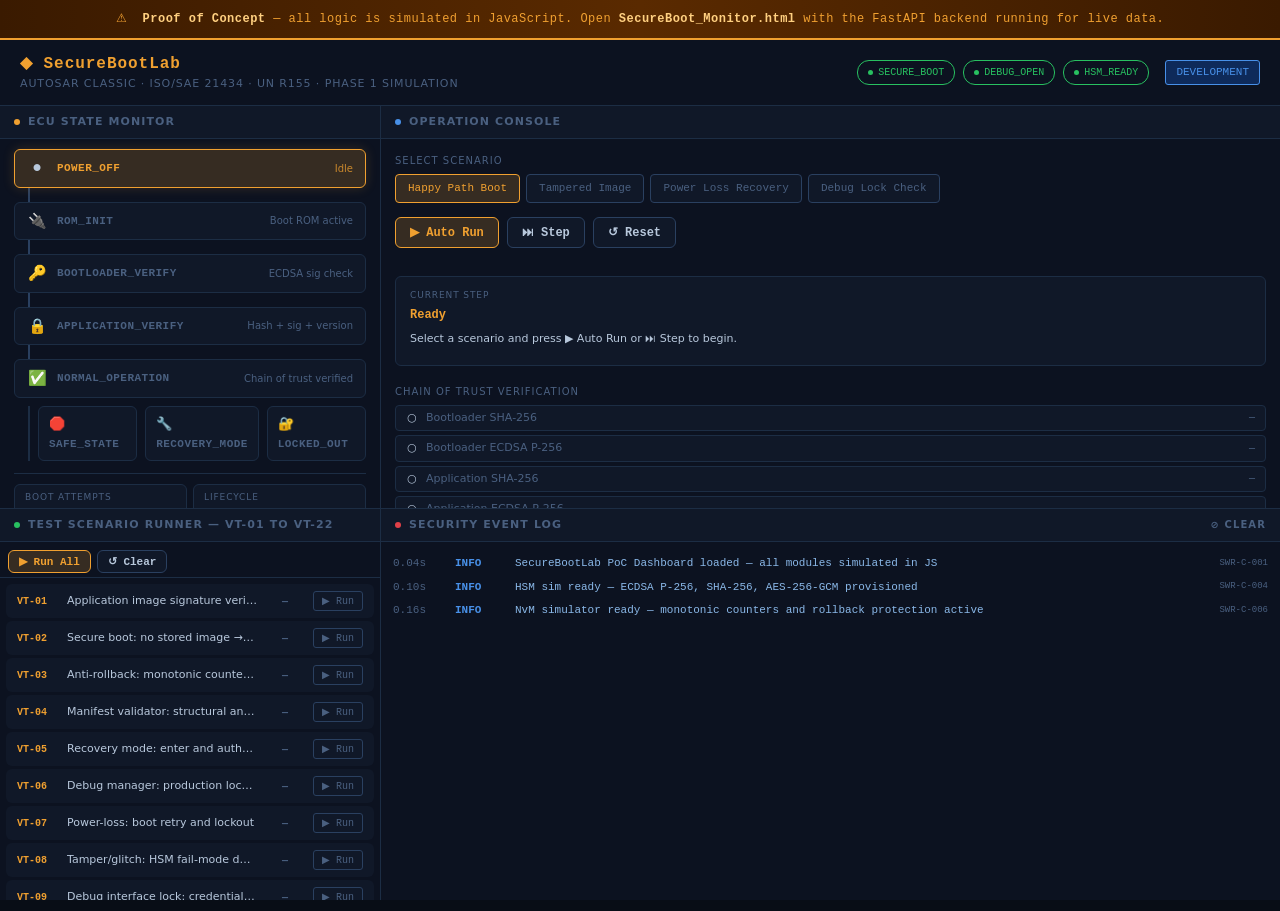
==== commit b62279c4: "Add OG social-preview tags + banner for LinkedIn Featured Co-Authored-By: Claude Opus 4.8 <noreply@a" ====
--- a/docs/index.html
+++ b/docs/index.html
@@ -4,6 +4,22 @@
 <meta charset="UTF-8">
 <meta name="viewport" content="width=device-width, initial-scale=1.0">
 <title>SecureBootLab — PoC Dashboard</title>
+  <!-- ── Social / OpenGraph preview (LinkedIn, X, Slack) ── -->
+  <meta name="description" content="A/B secure boot chain with signature validation and HSM (AUTOSAR Classic). ISO/SAE 21434 · spec-driven, test-first simulation with an interactive dashboard." />
+  <meta property="og:type" content="website" />
+  <meta property="og:site_name" content="ISO/SAE 21434 Automotive Cybersecurity Lab" />
+  <meta property="og:url" content="https://venaychawda.github.io/SecureBoot/" />
+  <meta property="og:title" content="SecureBoot — Signature-Validated Boot Chain" />
+  <meta property="og:description" content="A/B secure boot chain with signature validation and HSM (AUTOSAR Classic). ISO/SAE 21434 · spec-driven, test-first simulation with an interactive dashboard." />
+  <meta property="og:image" content="https://venaychawda.github.io/SecureBoot/og-banner.png" />
+  <meta property="og:image:width" content="1200" />
+  <meta property="og:image:height" content="630" />
+  <meta property="og:image:alt" content="SecureBoot — Signature-Validated Boot Chain" />
+  <meta name="twitter:card" content="summary_large_image" />
+  <meta name="twitter:title" content="SecureBoot — Signature-Validated Boot Chain" />
+  <meta name="twitter:description" content="A/B secure boot chain with signature validation and HSM (AUTOSAR Classic). ISO/SAE 21434 · spec-driven, test-first simulation with an interactive dashboard." />
+  <meta name="twitter:image" content="https://venaychawda.github.io/SecureBoot/og-banner.png" />
+
 <style>
 /* ── Reset & Base ── */
 *, *::before, *::after { box-sizing: border-box; margin: 0; padding: 0; }
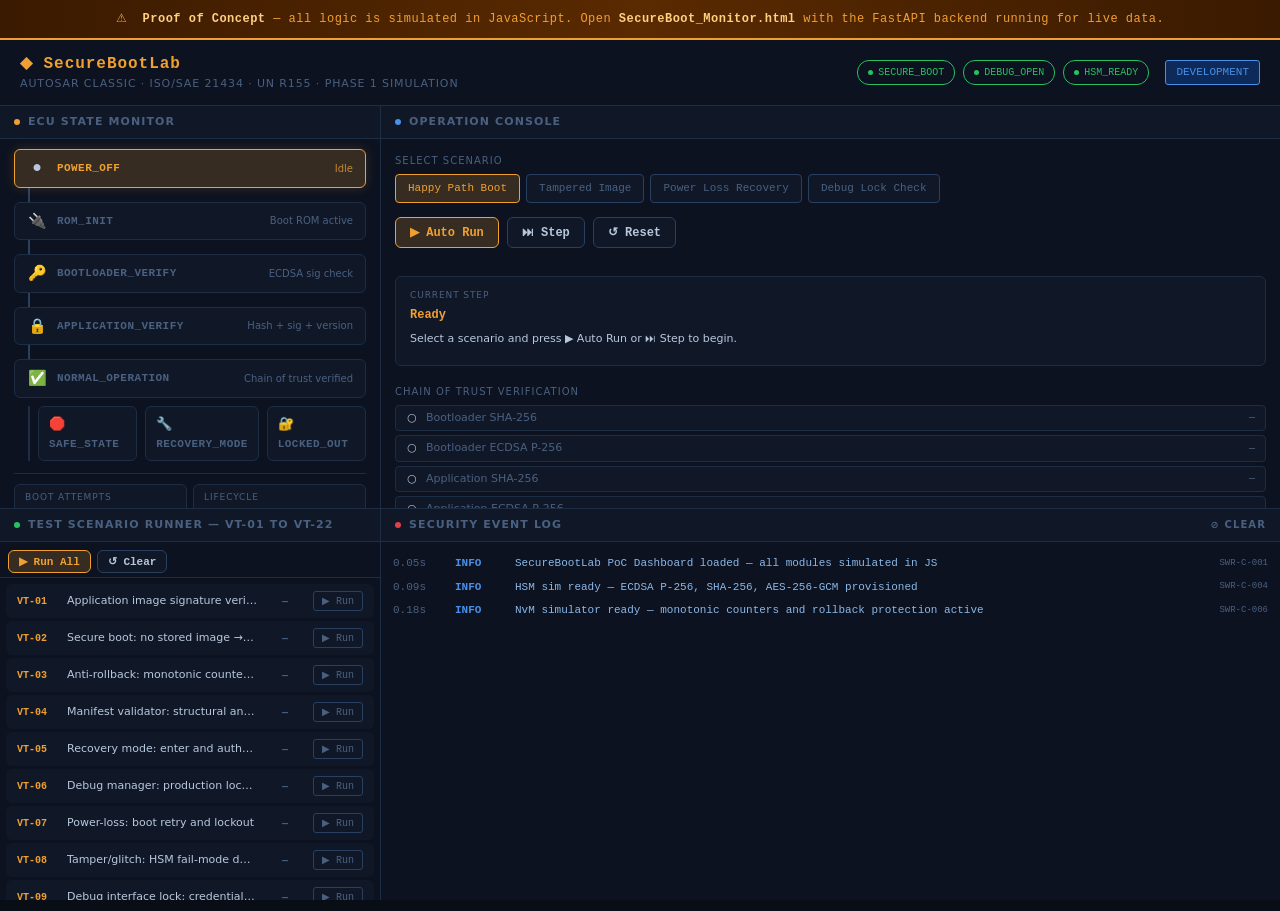
==== commit fa18431a: "Redesign OG banner: centre-aligned, crop-safe for LinkedIn Featured; cache-bust og:image Co-Authored" ====
--- a/docs/index.html
+++ b/docs/index.html
@@ -11,14 +11,14 @@
   <meta property="og:url" content="https://venaychawda.github.io/SecureBoot/" />
   <meta property="og:title" content="SecureBoot — Signature-Validated Boot Chain" />
   <meta property="og:description" content="A/B secure boot chain with signature validation and HSM (AUTOSAR Classic). ISO/SAE 21434 · spec-driven, test-first simulation with an interactive dashboard." />
-  <meta property="og:image" content="https://venaychawda.github.io/SecureBoot/og-banner.png" />
+  <meta property="og:image" content="https://venaychawda.github.io/SecureBoot/og-banner.png?v=2" />
   <meta property="og:image:width" content="1200" />
   <meta property="og:image:height" content="630" />
   <meta property="og:image:alt" content="SecureBoot — Signature-Validated Boot Chain" />
   <meta name="twitter:card" content="summary_large_image" />
   <meta name="twitter:title" content="SecureBoot — Signature-Validated Boot Chain" />
   <meta name="twitter:description" content="A/B secure boot chain with signature validation and HSM (AUTOSAR Classic). ISO/SAE 21434 · spec-driven, test-first simulation with an interactive dashboard." />
-  <meta name="twitter:image" content="https://venaychawda.github.io/SecureBoot/og-banner.png" />
+  <meta name="twitter:image" content="https://venaychawda.github.io/SecureBoot/og-banner.png?v=2" />
 
 <style>
 /* ── Reset & Base ── */
